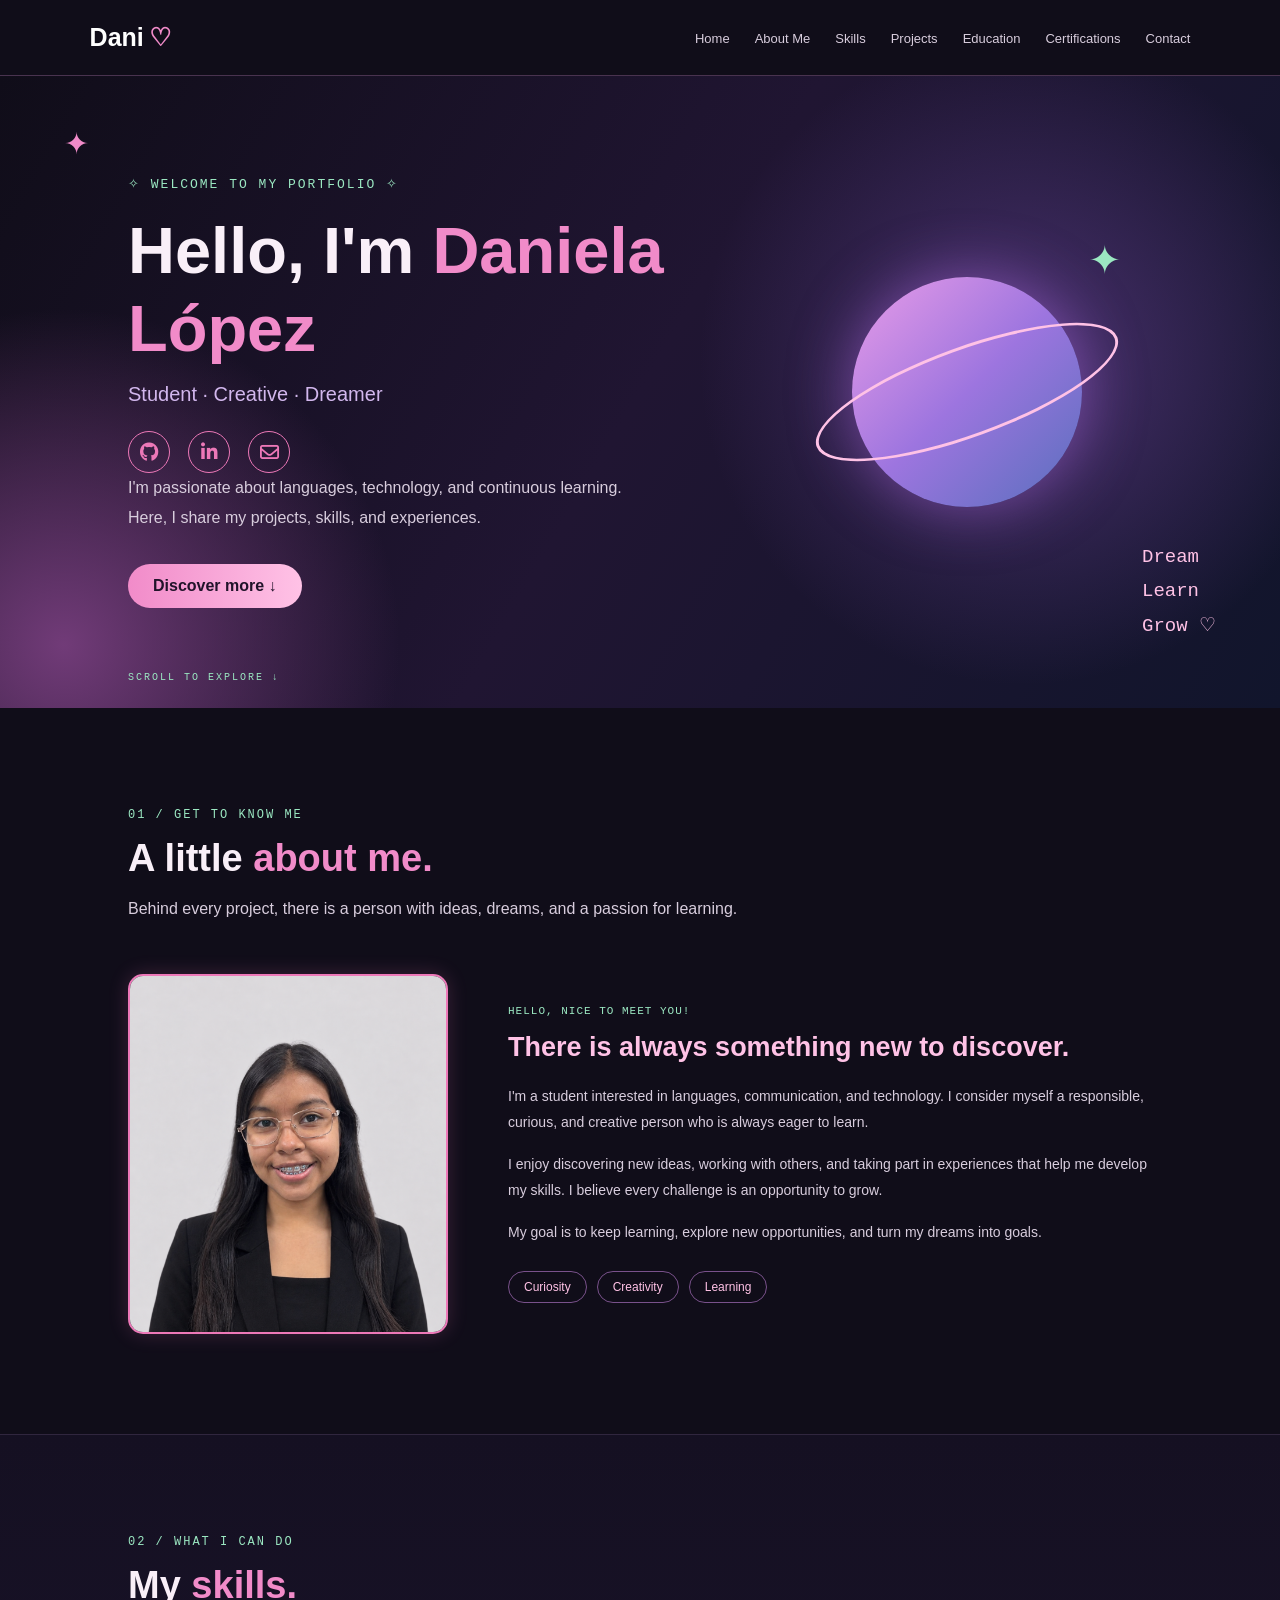
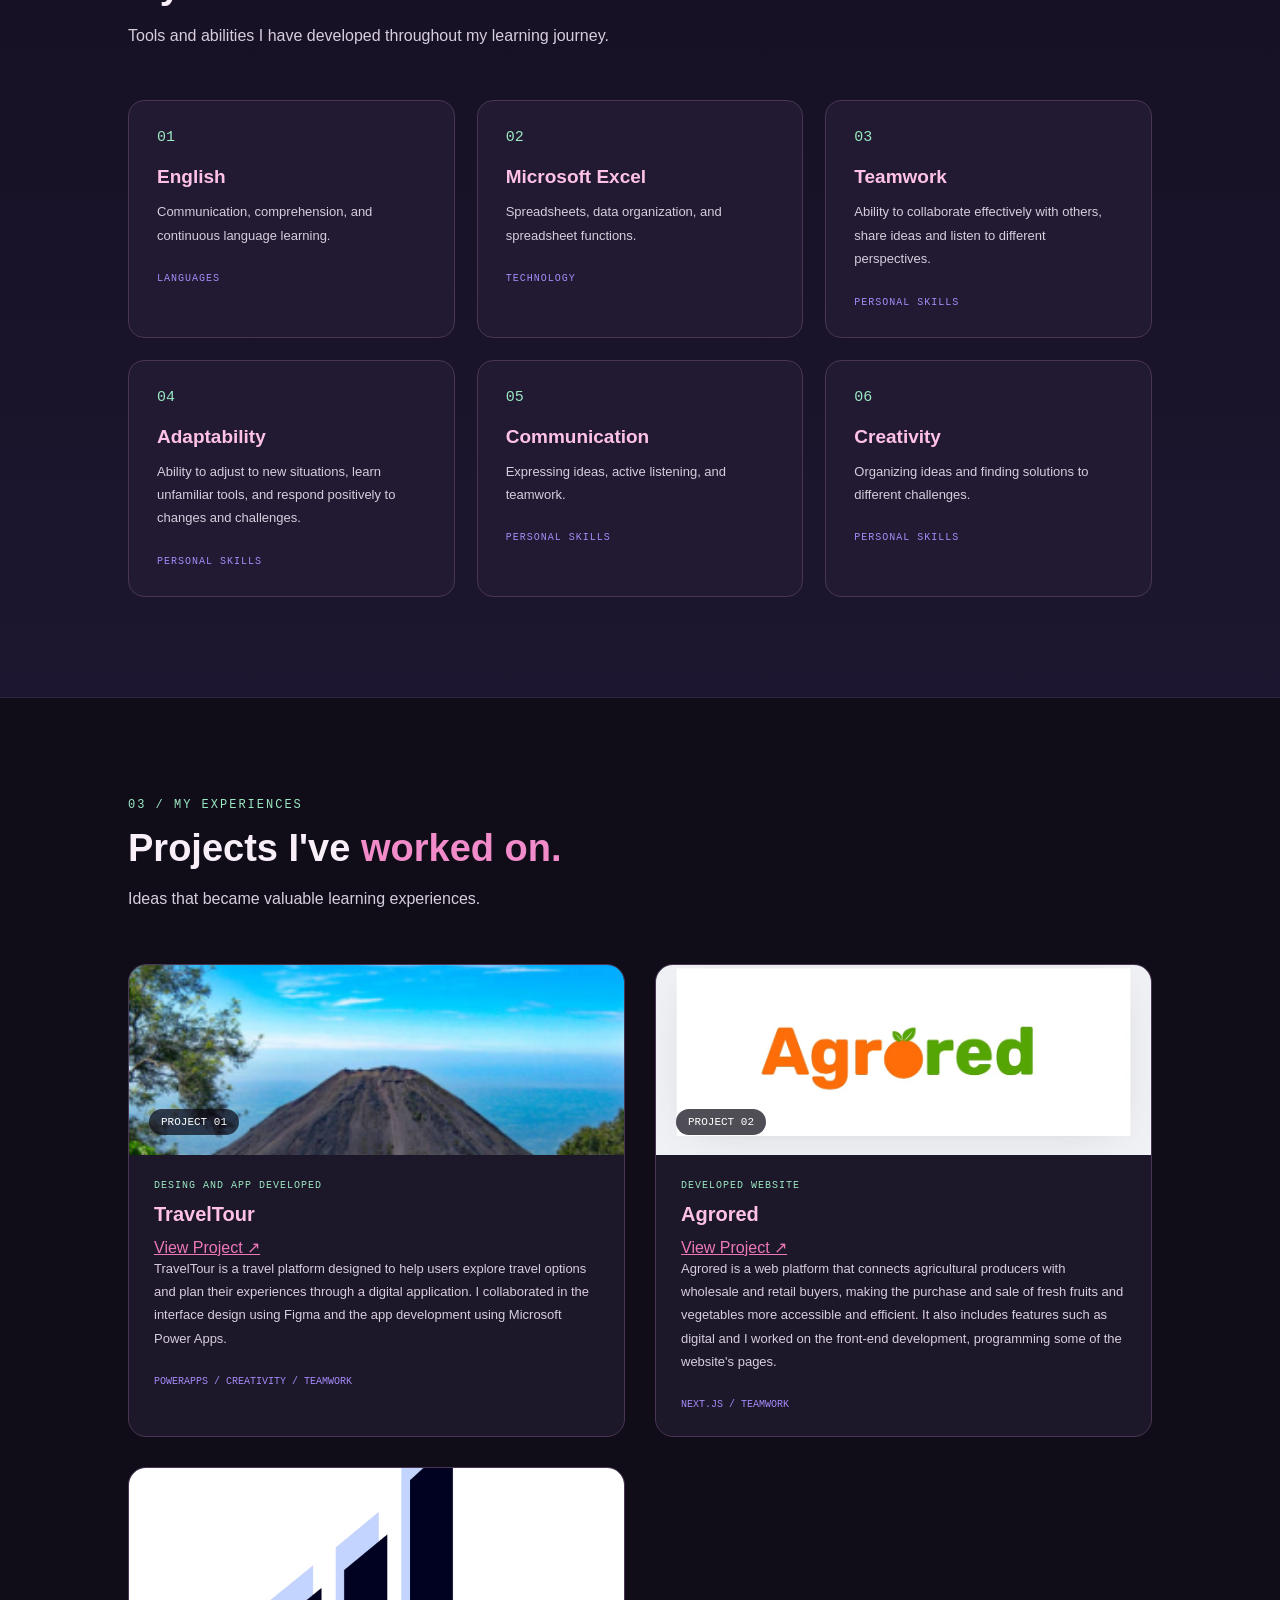
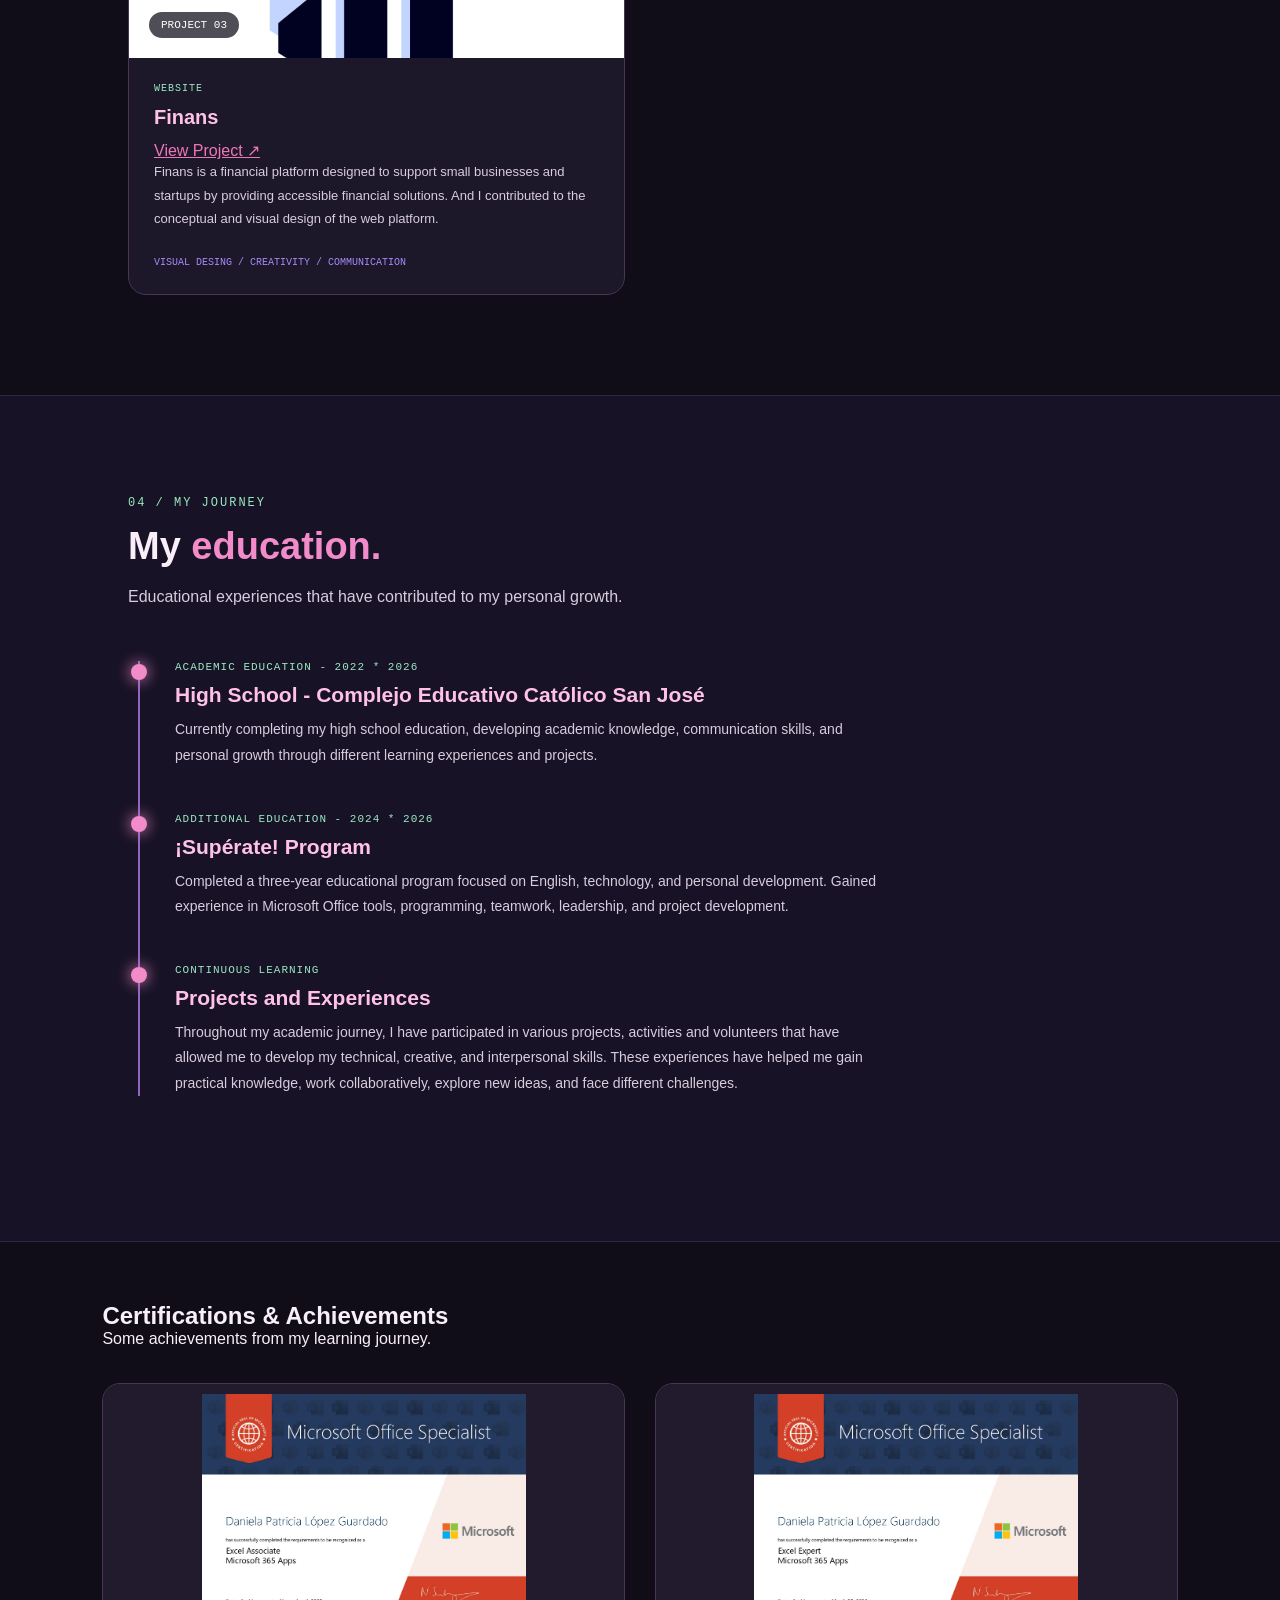
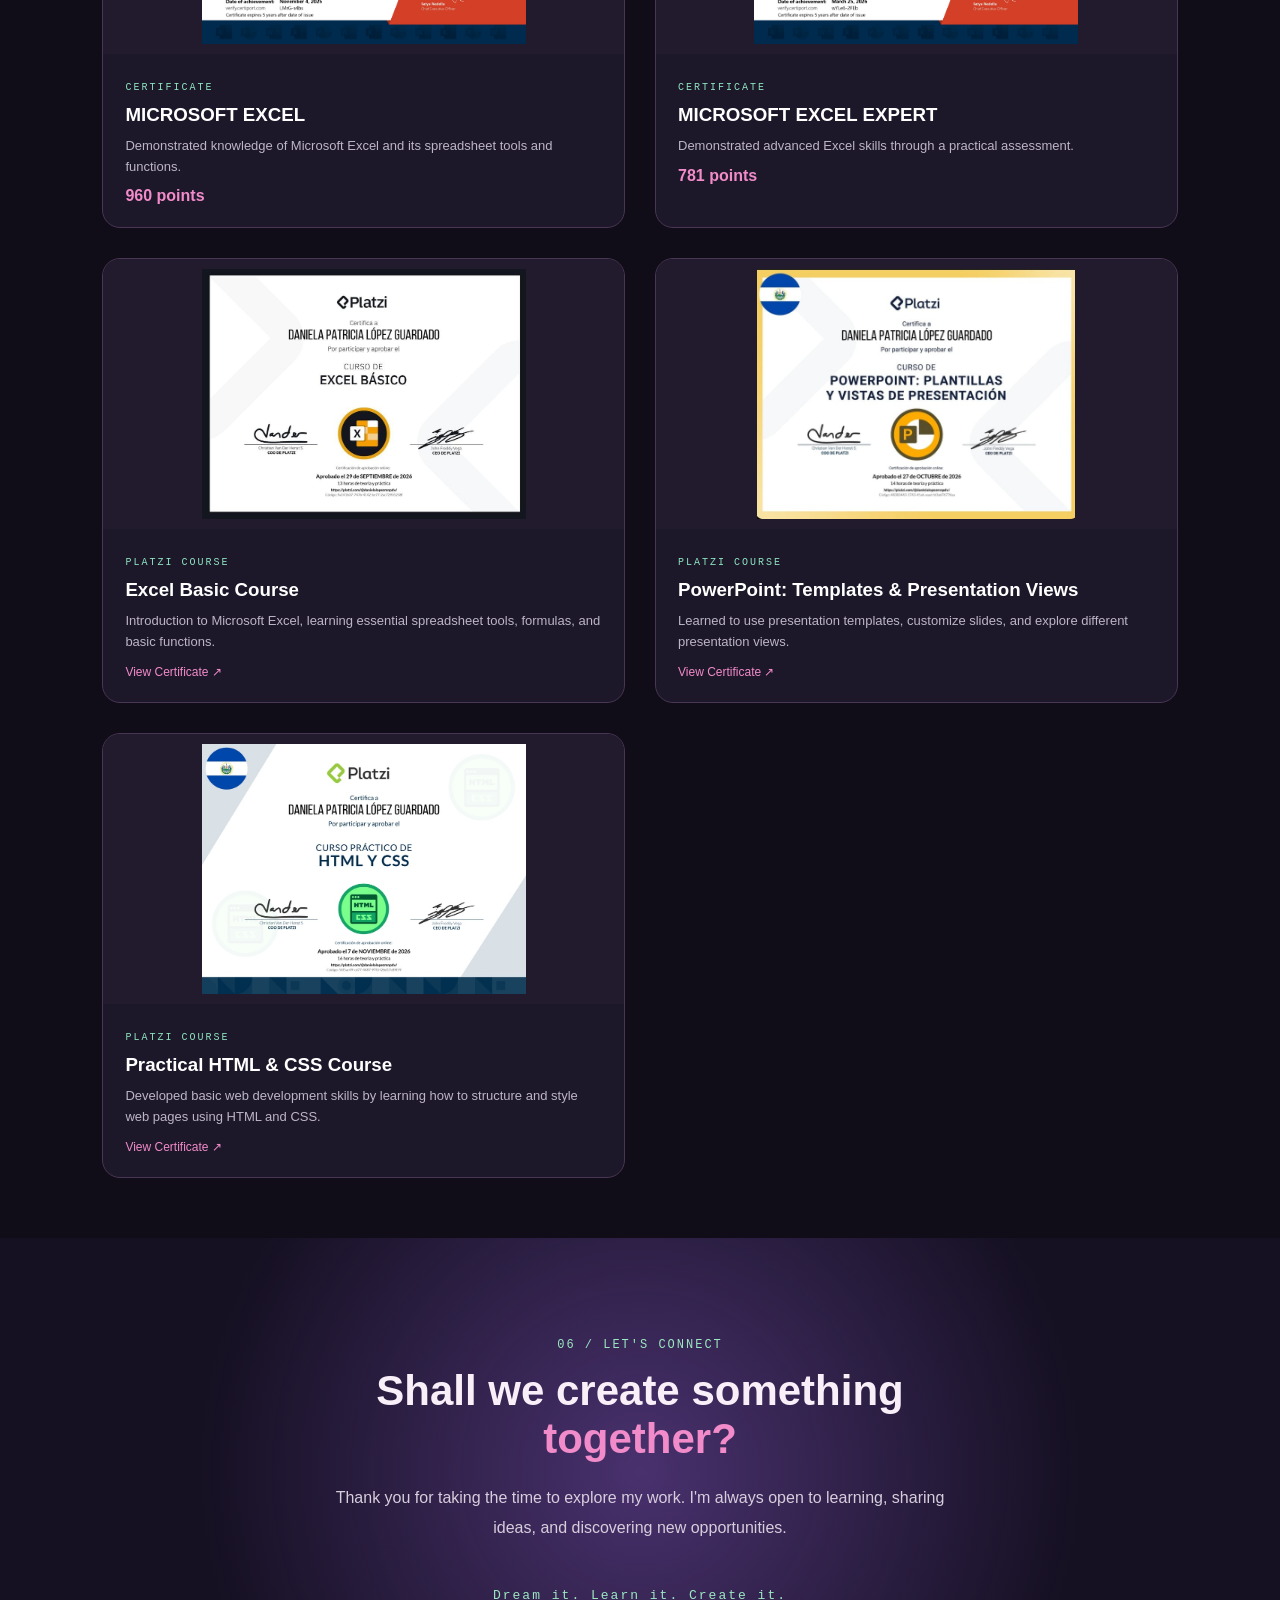
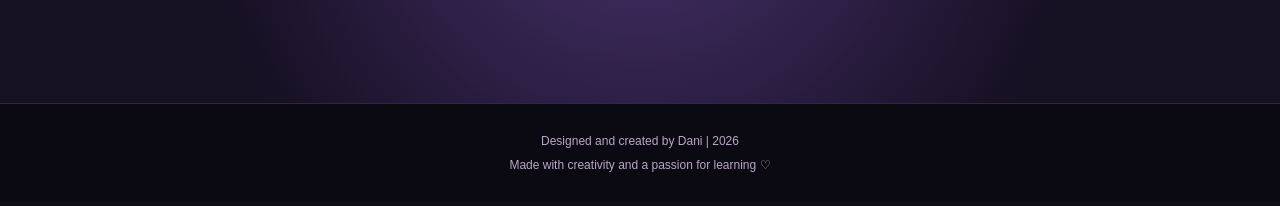
==== port.html @ 48f09924 "Update portafolio" ====
<!DOCTYPE html>
<html lang="en">

<head>
    <meta charset="UTF-8">
    <meta name="viewport" content="width=device-width, initial-scale=1.0">

    <title>Mi Portafolio</title>

    <link rel="preconnect" href="https://fonts.googleapis.com">
    <link rel="preconnect" href="https://fonts.gstatic.com" crossorigin>

    <link href="https://fonts.googleapis.com/css2?family=DM+Mono:wght@400;500&family=Poppins:wght@300;400;500;600;700;800&display=swap%22 rel="stylesheet">

    <link rel="stylesheet" href="port.css">
    <link rel="stylesheet" href="https://cdnjs.cloudflare.com/ajax/libs/font-awesome/6.5.2/css/all.min.css">
</head>

<body>

    <header>
        <nav class="navbar">
            <a href="#home" class="logo">Dani<span>♡</span></a>
    <ul class="menu">
        <li><a href="#home">Home</a></li>
        <li><a href="#about">About Me</a></li>
        <li><a href="#skills">Skills</a></li>
        <li><a href="#projects">Projects</a></li>
        <li><a href="#education">Education</a></li>
        <li><a href="#certifications">Certifications</a></li>
        <li><a href="#contact">Contact</a></li>
    </ul>
        </nav>
    </header>


    <section class="inicio" id="home">

        <div class="estrellas">✦</div>

        <div class="inicio-contenido">

            <p class="etiqueta">✧ WELCOME TO MY PORTFOLIO ✧</p>

            <h1>
                Hello, I'm <span>Daniela López</span>
            </h1>

            <h2>Student · Creative · Dreamer</h2>
            <div class="social-links">

    <a href="https://github.com/DanielaPLG"
    target="_blank" rel="noopener noreferrer" title="GitHub">
        <i class="fa-brands fa-github"></i>
    </a>

    <a href="www.linkedin.com/in/daniela-lópez-25b16b430"
    target="_blank" rel="noopener noreferrer" title="LinkedIn">
        <i class="fa-brands fa-linkedin-in"></i>
    </a>

    <a href="mailto:danielapatricia.lopezz@gmal.com"
    title="Email">
        <i class="fa-regular fa-envelope"></i>
    </a>

</div>

            <p class="intro">
                I'm passionate about languages, technology, and continuous learning.
                Here, I share my projects, skills, and experiences.
            </p>

            <a href="#about" class="boton">
                Discover more ↓
            </a>

        </div>

        <div class="planeta">
            <div class="anillo"></div>
            <div class="brillo">✦</div>
        </div>

        <p class="frase-lateral">Dream<br>Learn<br>Grow ♡</p>

        <div class="scroll">
            SCROLL TO EXPLORE ↓
        </div>

    </section>


    <section class="seccion sobre-mi" id="about">

        <div class="encabezado">
            <p class="numero">01 / GET TO KNOW ME</p>
            <h2>A little <span>about me.</span></h2>
            <p>Behind every project, there is a person with ideas, dreams, and a passion for learning.</p>
        </div>

        <div class="sobre-contenido">

            <div class="about-image">
                <div class="image-placeholder">
                    <img src="images/photoprofessional.png" alt="">
                    
                    
                </div>
            </div>

            <div class="sobre-texto">

                <p class="pequeno-titulo">HELLO, NICE TO MEET YOU!</p>

                <h3>There is always something new to discover.</h3>

                <p>
                    I'm a student interested in languages, communication,
                    and technology. I consider myself a responsible,
                    curious, and creative person who is always eager to learn.
                </p>

                <p>
                    I enjoy discovering new ideas, working with others,
                    and taking part in experiences that help me develop
                    my skills. I believe every challenge is an opportunity to grow.
                </p>

                <p>
                    My goal is to keep learning, explore new opportunities,
                    and turn my dreams into goals.
                </p>

                <div class="palabras">
                    <span>Curiosity</span>
                    <span>Creativity</span>
                    <span>Learning</span>
                </div>

            </div>

        </div>

    </section>

    <section class="seccion habilidades" id="skills">

        <div class="encabezado">
            <p class="numero">02 / WHAT I CAN DO</p>
            <h2>My <span>skills.</span></h2>
            <p>Tools and abilities I have developed throughout my learning journey.</p>
        </div>

        <div class="habilidades-grupo">

            <div class="habilidad-card">
                <div class="icono">01</div>
                <h3>English</h3>
                <p>Communication, comprehension, and continuous language learning.</p>
                <span class="categoria">LANGUAGES</span>
            </div>

            <div class="habilidad-card">
                <div class="icono">02</div>
                <h3>Microsoft Excel</h3>
                <p>Spreadsheets, data organization, and spreadsheet functions.</p>
                <span class="categoria">TECHNOLOGY</span>
            </div>

            <div class="habilidad-card">
                <div class="icono">03</div>
                <h3>Teamwork</h3>
                <p>Ability to collaborate effectively with others, share ideas and listen to different perspectives.</p>
                <span class="categoria">PERSONAL SKILLS</span>
            </div>

            <div class="habilidad-card">
                <div class="icono">04</div>
                <h3>Adaptability</h3>
                <p>Ability to adjust to new situations, learn unfamiliar tools, and respond positively to changes and challenges.</p>
                <span class="categoria">PERSONAL SKILLS</span>
            </div>

            <div class="habilidad-card">
                <div class="icono">05</div>
                <h3>Communication</h3>
                <p>Expressing ideas, active listening, and teamwork.</p>
                <span class="categoria">PERSONAL SKILLS</span>
            </div>

            <div class="habilidad-card">
                <div class="icono">06</div>
                <h3>Creativity</h3>
                <p>Organizing ideas and finding solutions to different challenges.</p>
                <span class="categoria">PERSONAL SKILLS</span>
            </div>

        </div>

    </section>


    <section class="seccion proyectos" id="projects">

        <div class="encabezado">
            <p class="numero">03 / MY EXPERIENCES</p>
            <h2>Projects I've <span>worked on.</span></h2>
            <p>Ideas that became valuable learning experiences.</p>
        </div>

        <div class="proyectos-grupo">

            <article class="proyecto-card">

                <div class="proyecto-imagen">
                    <img src="images/Traveltour.png" alt="TravelTour project">
                    <span>PROJECT 01</span>
                </div>

                <div class="proyecto-info">
                    <p class="tipo">DESING AND APP DEVELOPED</p>
                    <h3>TravelTour</h3>
                    <a href="https://www.figma.com/design/20IwZyqln2xsBdBbuj4EZc/Untitled?node-id=0-1&t=uqKNvxdi90hrkOJk-1"
                        target="_blank"
                        rel="noopener noreferrer"
                        class="proyecto-link">
                            View Project ↗
                            </a>
                    

                    <p>
                        TravelTour is a travel platform designed to help users explore travel options and plan their experiences through a digital application. I collaborated in the interface design using Figma and the app development using Microsoft Power Apps.
                    </p>

                    <span class="tag">POWERAPPS / CREATIVITY / TEAMWORK</span>
                </div>

            </article>


            <article class="proyecto-card">

                <div class="proyecto-imagen powerbi">
                    <img src="images/Agrored.jpeg" alt="">
                    <span>PROJECT 02</span>
                </div>

                <div class="proyecto-info">
                    <p class="tipo">DEVELOPED WEBSITE</p>
                    <h3>Agrored</h3>
                        <a href="https://agro-red-c1ad.vercel.app/"
                        target="_blank"
                        rel="noopener noreferrer"
                        class="proyecto-link">
                            View Project ↗
                            </a>

                    <p>
                        Agrored is a web platform that connects agricultural producers with wholesale and retail buyers, making the purchase and sale of fresh fruits and vegetables more accessible and efficient. It also includes features such as digital and I worked on the front-end development, programming some of the website's pages.
                    </p>

                    <span class="tag">NEXT.JS / TEAMWORK</span>
                </div>

            </article>


            <article class="proyecto-card">

                <div class="proyecto-imagen investigacion">
                    <img src="images/Finans.jpeg" alt="">
                    <span>PROJECT 03</span>
                </div>

                <div class="proyecto-info">
                    <p class="tipo">WEBSITE</p>
                    <h3>Finans</h3>
                    <a href="https://finans-website.onrender.com/"
                        target="_blank"
                        rel="noopener noreferrer"
                        class="proyecto-link">
                            View Project ↗
                            </a>

                    <p>
                        Finans is a financial platform designed to support small businesses and startups by providing accessible financial solutions. And I contributed to the conceptual and visual design of the web platform.
                    </p>

                    <span class="tag">VISUAL DESING / CREATIVITY / COMMUNICATION</span>
                </div>

            </article>

        </div>

    </section>


    <section class="seccion formacion" id="education">

        <div class="encabezado">
            <p class="numero">04 / MY JOURNEY</p>
            <h2>My <span>education.</span></h2>
            <p>Educational experiences that have contributed to my personal growth.</p>
        </div>

        <div class="linea-tiempo">

            <div class="tiempo-item">
                <div class="punto"></div>

                <div class="tiempo-texto">
                    <p class="fecha">ACADEMIC EDUCATION - 2022 * 2026</p>
                    <h3>High School - Complejo Educativo Católico San José</h3>
                    <p>Currently completing my high school education, developing academic knowledge, communication skills, and personal growth through different learning experiences and projects.</p>
                </div>
            </div>

            <div class="tiempo-item">
                <div class="punto"></div>

                <div class="tiempo-texto">
                    <p class="fecha">ADDITIONAL EDUCATION - 2024 * 2026</p>
                    <h3>¡Supérate! Program</h3>
                    <p>
                        Completed a three-year educational program focused on English, technology, and personal development. Gained experience in Microsoft Office tools, programming, teamwork, leadership, and project development.
                    </p>
                </div>
            </div>

            <div class="tiempo-item">
                <div class="punto"></div>

                <div class="tiempo-texto">
                    <p class="fecha">CONTINUOUS LEARNING</p>
                    <h3>Projects and Experiences</h3>
                    <p>
                        Throughout my academic journey, I have participated in various projects, activities and volunteers that have allowed me to develop my technical, creative, and interpersonal skills. These experiences have helped me gain practical knowledge, work collaboratively, explore new ideas, and face different challenges.
                    </p>
                </div>
            </div>

        </div>

    </section>

    <section id="certifications" class="certificaciones">
    <div class="seccion-titulo">
        <h2>Certifications & Achievements</h2>
        <p>Some achievements from my learning journey.</p>
    </div>

    <div class="certificados-grid">

        <div class="certificado-card">
            <div class="certificado-imagen">
                <img src="images/CertificadoMicrosoftExcel.jpg" alt="Certificate">
            </div>
            <div class="certificado-info">
                <span class="certificado-tipo">CERTIFICATE</span>
                <h3>MICROSOFT EXCEL</h3>
                <p>Demonstrated knowledge of Microsoft Excel and its spreadsheet tools and functions.</p>
                <strong>960 points</strong>
            </div>
        </div>

        <div class="certificado-card">
            <div class="certificado-imagen">
                <img src="images/ExcelExpert.jpg" alt="Certificate">
            </div>
            <div class="certificado-info">
                <span class="certificado-tipo">CERTIFICATE</span>
                <h3>MICROSOFT EXCEL EXPERT</h3>
                <p>Demonstrated advanced Excel skills through a practical assessment.</p>
                <strong>781 points</strong>
            </div>
        </div>

        <div class="certificado-card">
            <div class="certificado-imagen">
                <img src="images/excelbasic.png" alt="Platzi Certificate">
            </div>
            <div class="certificado-info">
                <span class="certificado-tipo">PLATZI COURSE</span>
                <h3>Excel Basic Course</h3>
                <p>Introduction to Microsoft Excel, learning essential spreadsheet tools, formulas, and basic functions.</p>
                <a href="https://platzi.com/p/danielalopezmnpdv/curso/12191-course/diploma/detalle/?utm_source=copy_link&utm_medium=social&utm_campaign=share_certificate" target="_blank" rel="noopener noreferrer">
                    View Certificate ↗
                </a>
            </div>
        </div>

        <div class="certificado-card">
            <div class="certificado-imagen">
                <img src="images/powerpoint.png" alt="">
            </div>
            <div class="certificado-info">
                <span class="certificado-tipo">PLATZI COURSE</span>
                <h3>PowerPoint: Templates & Presentation Views</h3>
                <p>Learned to use presentation templates, customize slides, and explore different presentation views.</p>
                <a href="https://platzi.com/p/danielalopezmnpdv/curso/5580-course/diploma/detalle/?utm_source=copy_link&utm_medium=social&utm_campaign=share_certificate" target="_blank" rel="noopener noreferrer">
                    View Certificate ↗
                </a>
            </div>
        </div>

        <div class="certificado-card">
            <div class="certificado-imagen">
                <img src="images/htmlandcss.png" alt="">
            </div>
            <div class="certificado-info">
                <span class="certificado-tipo">PLATZI COURSE</span>
                <h3>Practical HTML & CSS Course</h3>
                <p>Developed basic web development skills by learning how to structure and style web pages using HTML and CSS.</p>
                <a href="https://platzi.com/p/danielalopezmnpdv/curso/1758-course/diploma/detalle/?utm_source=copy_link&utm_medium=social&utm_campaign=share_certificate" target="_blank" rel="noopener noreferrer">
                    View Certificate ↗
                </a>
            </div>
        </div>

</section>



    <section class="seccion contacto" id="contact">

        <div class="contacto-contenido">

            <p class="numero">06 / LET'S CONNECT</p>

            <h2>Shall we create something <span>together?</span></h2>

            <p>
                Thank you for taking the time to explore my work.
                I'm always open to learning, sharing ideas,
                and discovering new opportunities.
            </p>

            <p class="frase-final">Dream it. Learn it. Create it.</p>

        </div>

    </section>

    <footer>
        <p>Designed and created by Dani | 2026</p>
        <p>Made with creativity and a passion for learning ♡</p>
    </footer>

</body>

</html>
---- port.css ----
* {
    margin: 0;
    padding: 0;
    box-sizing: border-box;
    scroll-behavior: smooth;
}

body {
    font-family: 'Poppins', sans-serif;
    background-color: #100d19;
    color: #f9eff8;
}

html {
    scroll-padding-top: 85px;
}

:root {
    --rosa: #f18bc9;
    --rosa-claro: #ffc2e6;
    --morado: #a78bfa;
    --verde: #9be8c2;
    --fondo: #100d19;
    --panel: #1c1729;
    --texto: #d8cddd;
}


header {
    background-color: #100d19;
    border-bottom: 1px solid #49334f;
    position: sticky;
    top: 0;
    z-index: 100;
}

.navbar {
    min-height: 75px;
    padding: 15px 7%;
    display: flex;
    justify-content: space-between;
    align-items: center;
}

.logo {
    color: white;
    text-decoration: none;
    font-size: 25px;
    font-weight: 700;
}

.logo span {
    color: var(--rosa);
    margin-left: 5px;
}

.menu {
    display: flex;
    list-style: none;
    gap: 25px;
}

.menu a {
    text-decoration: none;
    color: var(--texto);
    font-size: 13px;
    transition: 0.3s;
}

.menu a:hover {
    color: var(--rosa);
}



.inicio {
    min-height: 620px;
    padding: 100px 10%;
    display: flex;
    align-items: center;
    justify-content: space-between;
    position: relative;
    overflow: hidden;

    background:
        radial-gradient(circle at 80% 45%, #49316e 0%, transparent 30%),
        radial-gradient(circle at 5% 90%, #713b78 0%, transparent 25%),
        linear-gradient(120deg, #100d19, #201532, #11152c);
}

.inicio-contenido {
    max-width: 600px;
    z-index: 2;
}


.social-links {
    display: flex;
    gap: 18px;
    margin-top: 25px;
}

.social-links a {
    width: 42px;
    height: 42px;
    display: flex;
    justify-content: center;
    align-items: center;
    border: 1px solid #ed78b8;
    border-radius: 50%;
    color: #ed78b8;
    font-size: 19px;
    text-decoration: none;
    transition: 0.3s;
}

.social-links a:hover {
    background-color: #ed78b8;
    color: white;
    transform: translateY(-5px);
}

.etiqueta {
    color: var(--verde);
    font-family: 'DM Mono', monospace;
    font-size: 13px;
    margin-bottom: 20px;
    letter-spacing: 2px;
}

.inicio h1 {
    font-size: 65px;
    line-height: 1.2;
    margin-bottom: 15px;
}

.inicio h1 span {
    color: var(--rosa);
}

.inicio h2 {
    font-size: 20px;
    font-weight: 400;
    color: #d2b7ed;
    margin-bottom: 20px;
}

.intro {
    max-width: 500px;
    color: var(--texto);
    line-height: 1.9;
    margin-bottom: 30px;
}

.boton {
    display: inline-block;
    text-decoration: none;
    color: #21132a;
    background: linear-gradient(90deg, var(--rosa), var(--rosa-claro));
    padding: 13px 25px;
    border-radius: 30px;
    font-weight: 600;
    transition: 0.3s;
}

.boton:hover {
    transform: translateY(-4px);
    box-shadow: 0 0 20px #ed8bc966;
}


.planeta {
    width: 230px;
    height: 230px;
    border-radius: 50%;
    position: relative;
    margin-right: 70px;

    background: linear-gradient(135deg, #e99ce8, #9d75df, #586fbd);

    box-shadow: 0 0 60px #b46ce888;
}

.anillo {
    width: 320px;
    height: 90px;
    border: 3px solid var(--rosa-claro);
    border-radius: 50%;
    position: absolute;
    top: 70px;
    left: -45px;
    transform: rotate(-20deg);
}

.brillo {
    color: var(--verde);
    font-size: 40px;
    position: absolute;
    top: -40px;
    right: -40px;
}

.frase-lateral {
    position: absolute;
    right: 5%;
    bottom: 65px;
    color: var(--rosa-claro);
    font-size: 19px;
    line-height: 1.8;
    font-family: 'DM Mono', monospace;
}

.estrellas {
    position: absolute;
    top: 50px;
    left: 5%;
    color: var(--rosa);
    font-size: 30px;
}

.scroll {
    position: absolute;
    bottom: 25px;
    left: 10%;
    font-family: 'DM Mono', monospace;
    font-size: 10px;
    color: var(--verde);
    letter-spacing: 2px;
}


.seccion {
    padding: 100px 10%;
    border-bottom: 1px solid #30263e;
}

.encabezado {
    max-width: 650px;
    margin-bottom: 50px;
}

.numero {
    color: var(--verde);
    font-family: 'DM Mono', monospace;
    font-size: 12px;
    letter-spacing: 2px;
    margin-bottom: 15px;
}

.encabezado h2 {
    font-size: 38px;
    margin-bottom: 15px;
}

.encabezado h2 span {
    color: var(--rosa);
}

.encabezado > p:last-child {
    color: var(--texto);
    line-height: 1.8;
}

.sobre-contenido {
    display: flex;
    align-items: center;
    gap: 60px;
}

.about-image {
    width: 320px;
    height: 360px;
    flex-shrink: 0;
    overflow: hidden;
    border: 2px solid #ed78b8;
    border-radius: 15px;
    box-shadow: 0 0 20px rgba(237, 120, 184, 0.2);
}

.about-image img {
    width: 100%;
    height: 100%;
    object-fit: cover;
    object-position: center;
    display: block;
}

.sobre-texto {
    flex: 1;
}

.pequeno-titulo {
    font-family: 'DM Mono', monospace;
    color: var(--verde);
    font-size: 11px;
    letter-spacing: 1px;
    margin-bottom: 15px;
}

.sobre-texto h3 {
    font-size: 27px;
    color: var(--rosa-claro);
    margin-bottom: 20px;
}

.sobre-texto > p:not(.pequeno-titulo) {
    color: var(--texto);
    font-size: 14px;
    line-height: 1.9;
    margin-bottom: 15px;
}

.palabras {
    display: flex;
    flex-wrap: wrap;
    gap: 10px;
    margin-top: 25px;
}

.palabras span {
    border: 1px solid #79518b;
    color: var(--rosa-claro);
    padding: 8px 15px;
    border-radius: 20px;
    font-size: 12px;
}


.habilidades {
    background: linear-gradient(180deg, #151022, #1d1630);
}

.habilidades-grupo {
    display: grid;
    grid-template-columns: repeat(3, 1fr);
    gap: 22px;
}

.habilidad-card {
    background: #211a32;
    border: 1px solid #493654;
    border-radius: 16px;
    padding: 28px;
    transition: 0.3s;
    min-height: 220px;
}

.habilidad-card:hover {
    transform: translateY(-7px);
    border-color: var(--rosa);
    box-shadow: 0 8px 25px #e879c522;
}

.icono {
    color: var(--verde);
    font-family: 'DM Mono', monospace;
    font-size: 15px;
    margin-bottom: 20px;
}

.habilidad-card h3 {
    color: var(--rosa-claro);
    font-size: 19px;
    margin-bottom: 12px;
}

.habilidad-card p {
    color: var(--texto);
    font-size: 13px;
    line-height: 1.8;
    margin-bottom: 20px;
}

.categoria {
    color: var(--morado);
    font-family: 'DM Mono', monospace;
    font-size: 10px;
    letter-spacing: 1px;
}


.proyectos-grupo {
    display: grid;
    grid-template-columns: repeat(2, 1fr);
    gap: 30px;
}

.proyecto-card {
    background-color: var(--panel);
    border: 1px solid #493654;
    border-radius: 18px;
    overflow: hidden;
    transition: 0.3s;
}

.proyecto-card:hover {
    transform: translateY(-6px);
    border-color: var(--rosa);
}

.proyecto-imagen {
    position: relative;
    height: 190px;
    display: flex;
    align-items: flex-end;
    padding: 20px;
    overflow: hidden;
}

.proyecto-imagen img {
    position: absolute;
    top: 0;
    left: 0;
    width: 100%;
    height: 100%;
    object-fit: cover;
    object-position: center;
}

.proyecto-imagen span {
    position: relative;
    z-index: 1;
    color: white;
    font-family: 'DM Mono', monospace;
    font-size: 11px;
    background-color: #100d19bb;
    padding: 7px 12px;
    border-radius: 15px;
}

.proyecto-link{
    color: 	#ed78b8;
}

.traveltour {
    background: linear-gradient(135deg, #315b54, #9be8c2);
}

.agrored {
    background: linear-gradient(135deg, #3c3379, #9c8ae9);
}

.finans {
    background: linear-gradient(135deg, #703b78, #e99ce8);
}

.proyecto-info {
    padding: 25px;
}

.tipo {
    color: var(--verde);
    font-family: 'DM Mono', monospace;
    font-size: 10px;
    letter-spacing: 1px;
    margin-bottom: 12px;
}

.proyecto-info h3 {
    font-size: 20px;
    color: var(--rosa-claro);
    margin-bottom: 12px;
}

.proyecto-info > p:not(.tipo) {
    color: var(--texto);
    font-size: 13px;
    line-height: 1.8;
    margin-bottom: 20px;
}

.tag {
    color: var(--morado);
    font-family: 'DM Mono', monospace;
    font-size: 10px;
}


.formacion {
    background-color: #171225;
}

.linea-tiempo {
    max-width: 750px;
    border-left: 2px solid #8f65bd;
    margin-left: 10px;
    padding-left: 35px;
}

.tiempo-item {
    position: relative;
    margin-bottom: 45px;
}

.punto {
    width: 16px;
    height: 16px;
    border-radius: 50%;
    background-color: var(--rosa);
    position: absolute;
    left: -44px;
    top: 3px;
    box-shadow: 0 0 15px #f18bc9;
}

.fecha {
    color: var(--verde);
    font-family: 'DM Mono', monospace;
    font-size: 11px;
    letter-spacing: 1px;
    margin-bottom: 10px;
}

.tiempo-texto h3 {
    color: var(--rosa-claro);
    font-size: 21px;
    margin-bottom: 10px;
}

.tiempo-texto > p:last-child {
    color: var(--texto);
    font-size: 14px;
    line-height: 1.8;
}


.certificaciones {
    padding: 60px 8%;
}

.certificados-grid {
    display: grid;
    grid-template-columns: repeat(2, 1fr);
    gap: 30px;
    margin-top: 35px;
}

.certificado-card {
    background-color: var(--panel);
    border: 1px solid #493654;
    border-radius: 18px;
    overflow: hidden;
    transition: 0.3s;
}

.certificado-card:hover {
    transform: translateY(-5px);
    border-color: var(--rosa);
}


.certificado-imagen {
    width: 100%;
    height: auto;
    padding: 10px;
    box-sizing: border-box;
    background-color: #211b2d;
    display: flex;
    justify-content: center;
    align-items: center;
}

.certificado-imagen img {
    width: 100%;
    height: auto;
    max-height: 250px;
    object-fit: contain;
    display: block;
}


.certificado-info {
    padding: 22px;
}

.certificado-tipo {
    color: #8de5c0;
    font-size: 10px;
    letter-spacing: 2px;
    font-family: 'DM Mono', monospace;
}

.certificado-info h3 {
    color: white;
    margin: 10px 0;
}

.certificado-info p {
    color: #bdb5c7;
    font-size: 13px;
    line-height: 1.6;
}

.certificado-info a {
    display: inline-block;
    margin-top: 12px;
    color: var(--rosa);
    text-decoration: none;
    font-size: 12px;
    transition: 0.3s;
}

.certificado-info a:hover {
    color: #8de5c0;
}

.certificado-info strong {
    display: inline-block;
    margin-top: 10px;
    color: var(--rosa);
}


.contacto {
    text-align: center;
    background:
        radial-gradient(circle at center, #49316e, transparent 65%),
        #151022;
}

.contacto-contenido {
    max-width: 650px;
    margin: auto;
}

.contacto h2 {
    font-size: 42px;
    margin-bottom: 20px;
}

.contacto h2 span {
    color: var(--rosa);
}

.contacto-contenido > p:not(.numero):not(.frase-final) {
    color: var(--texto);
    line-height: 1.9;
    margin-bottom: 30px;
}

.frase-final {
    color: var(--verde);
    font-family: 'DM Mono', monospace;
    font-size: 13px;
    margin-top: 45px;
    letter-spacing: 2px;
}


footer {
    background-color: #0b0912;
    padding: 25px;
    text-align: center;
    color: #b8a9c4;
    font-size: 12px;
    line-height: 2;
}


@media (max-width: 800px) {

    .navbar {
        flex-direction: column;
        gap: 18px;
    }

    .menu {
        flex-wrap: wrap;
        justify-content: center;
        gap: 15px;
    }

    .inicio {
        flex-direction: column;
        text-align: center;
        gap: 70px;
        padding: 80px 7%;
    }

    .inicio h1 {
        font-size: 43px;
    }

    .planeta {
        width: 160px;
        height: 160px;
        margin: 0;
    }

    .anillo {
        width: 220px;
        height: 65px;
        top: 50px;
        left: -30px;
    }

    .frase-lateral {
        display: none;
    }

    .scroll {
        left: 0;
        right: 0;
        text-align: center;
    }

    .sobre-contenido {
        flex-direction: column;
    }

    .foto {
        width: 100%;
        min-width: 0;
        max-width: 330px;
    }

    .habilidades-grupo {
        grid-template-columns: repeat(2, 1fr);
    }

    .seccion {
        padding: 75px 7%;
    }

    .encabezado h2 {
        font-size: 30px;
    }
}


@media (max-width: 500px) {

    .habilidades-grupo,
    .proyectos-grupo {
        grid-template-columns: 1fr;
    }

    .certificado {
        flex-wrap: wrap;
    }

    .certificado strong {
        width: 100%;
        padding-left: 40px;
    }

    .contacto h2 {
        font-size: 32px;
    }

    .inicio h1 {
        font-size: 36px;
    }

}
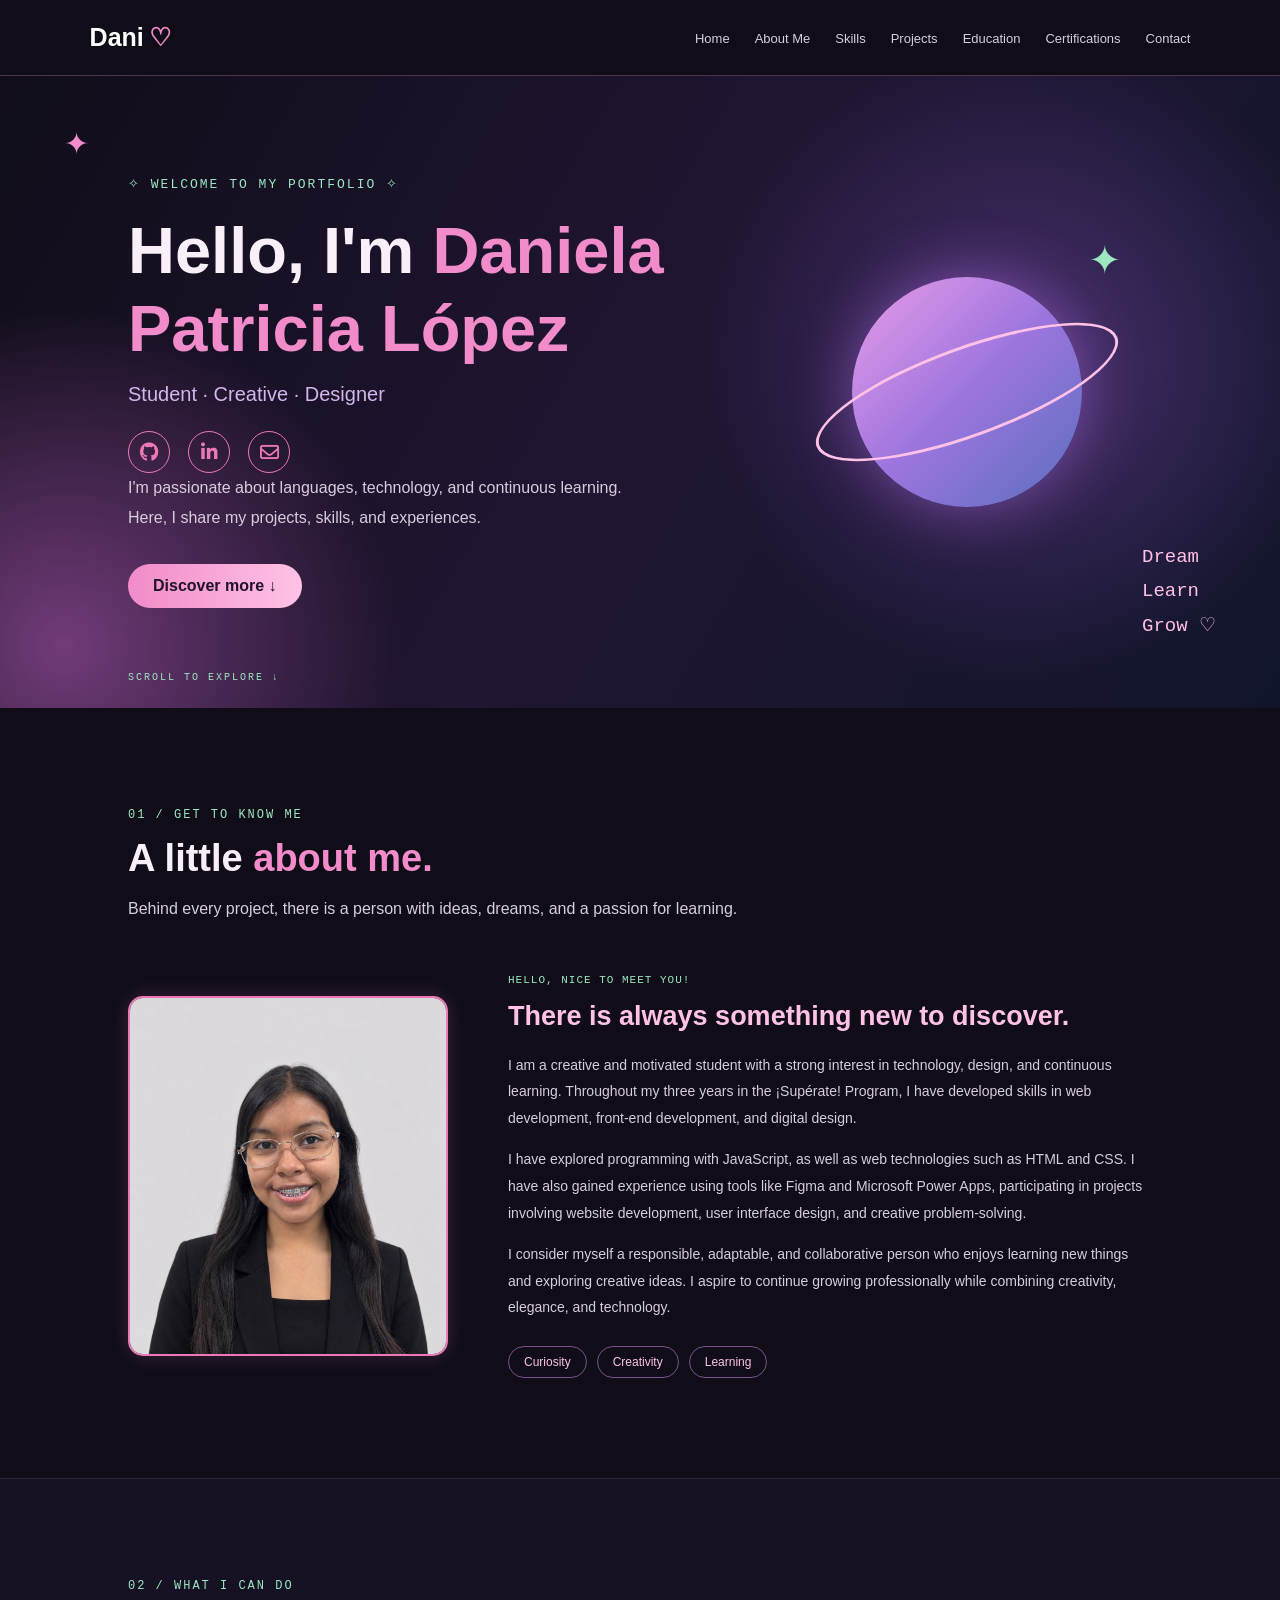
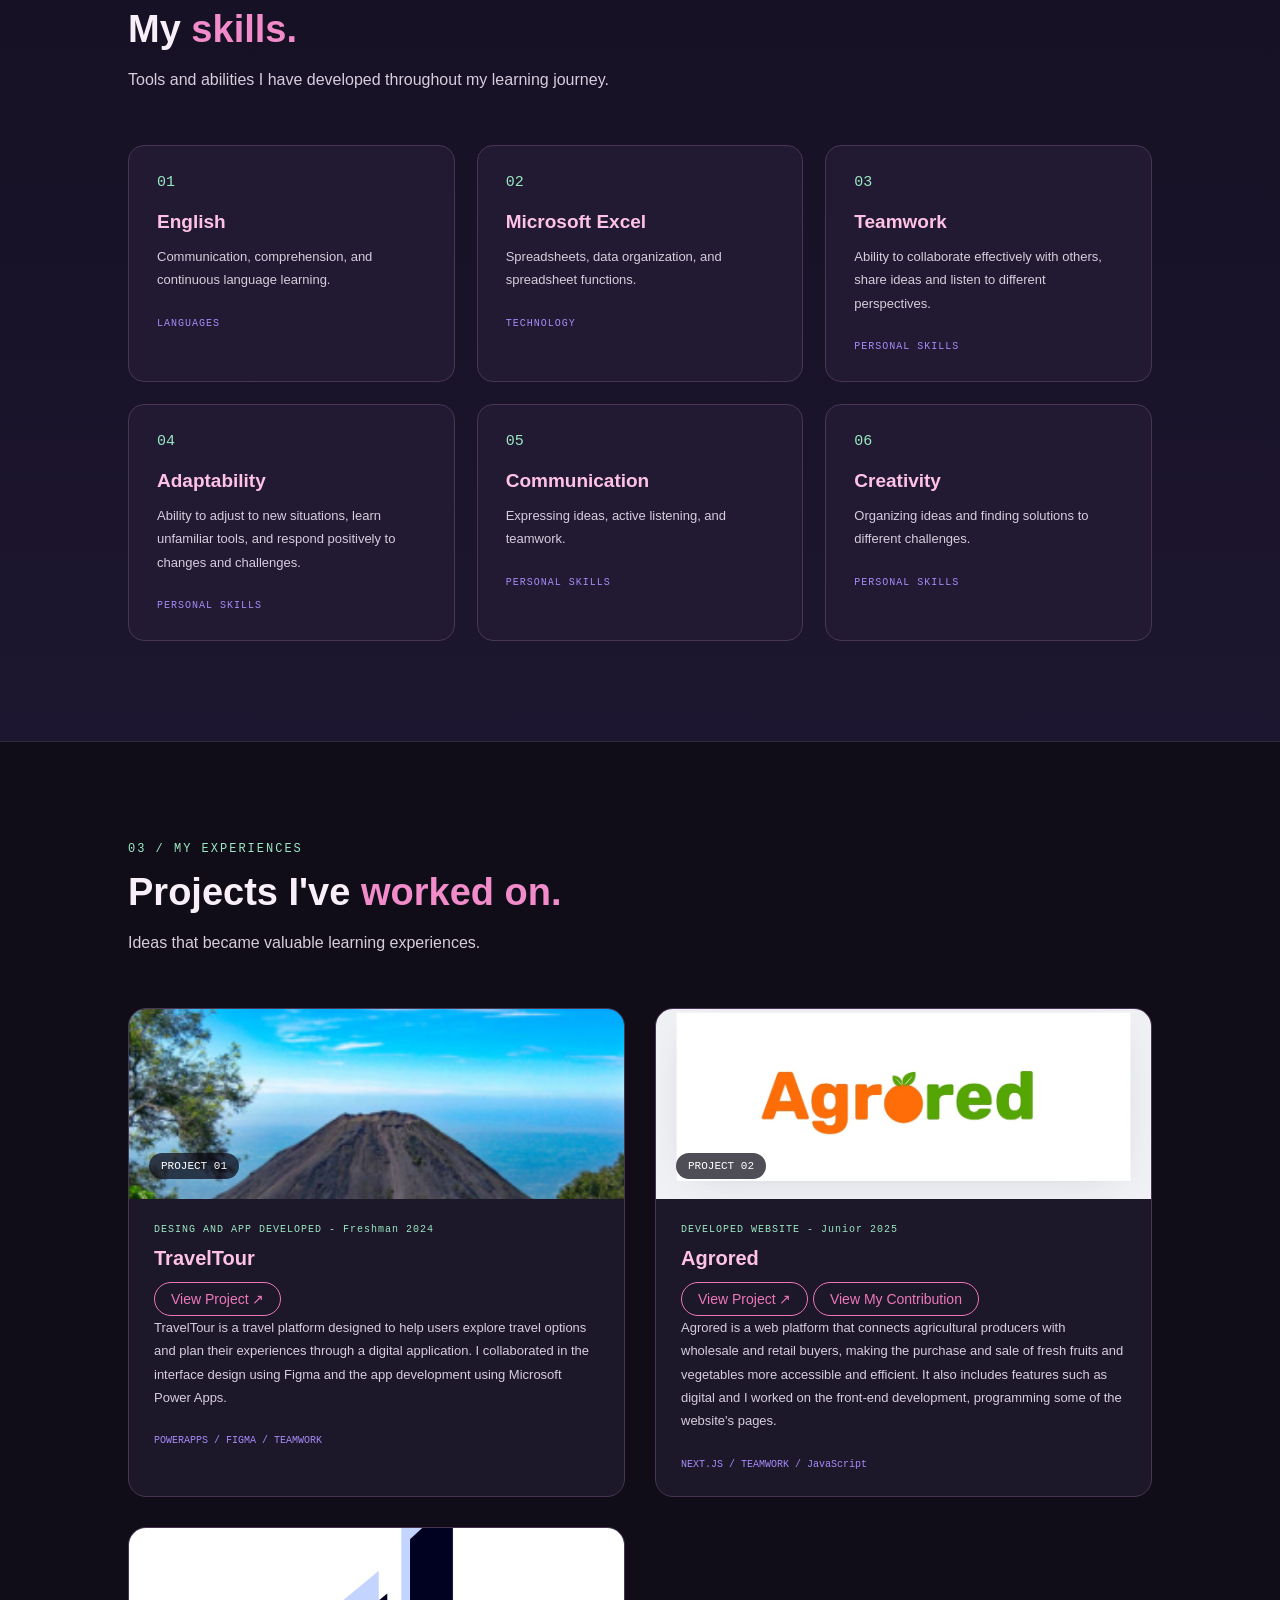
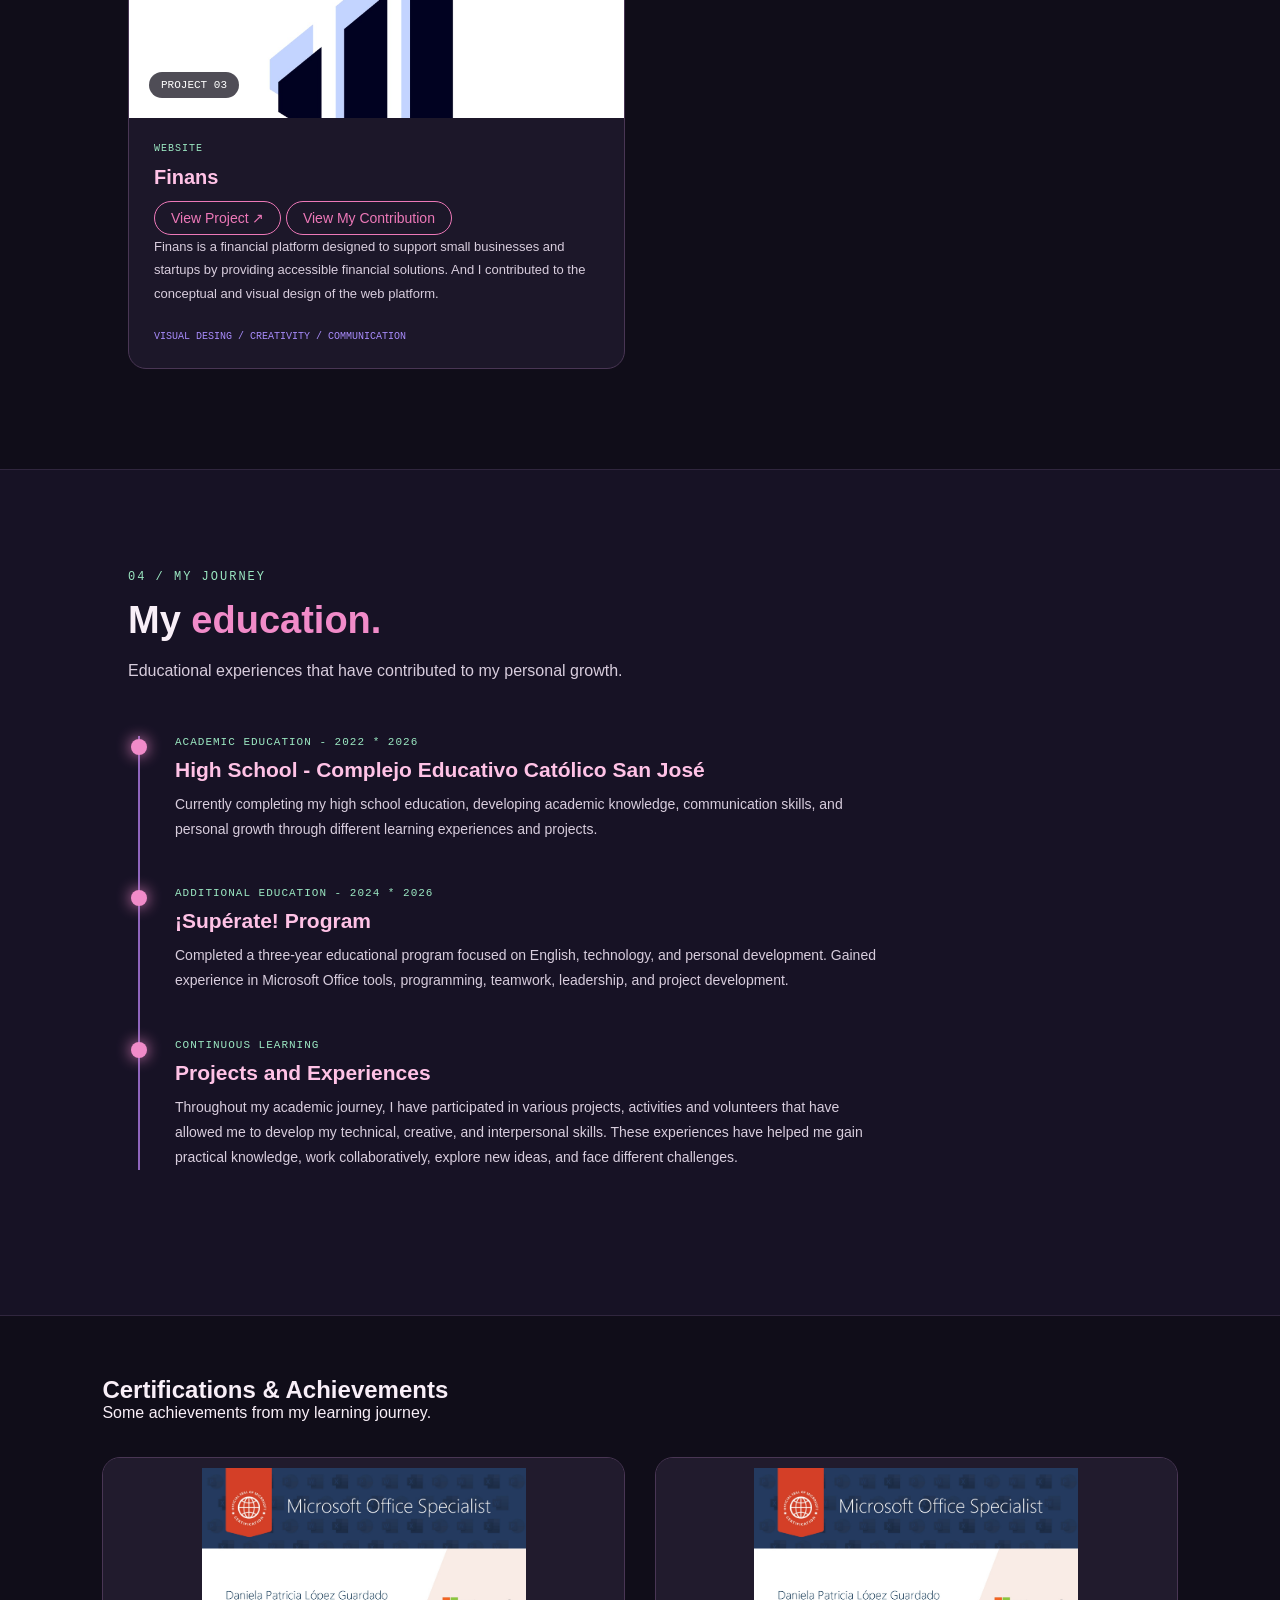
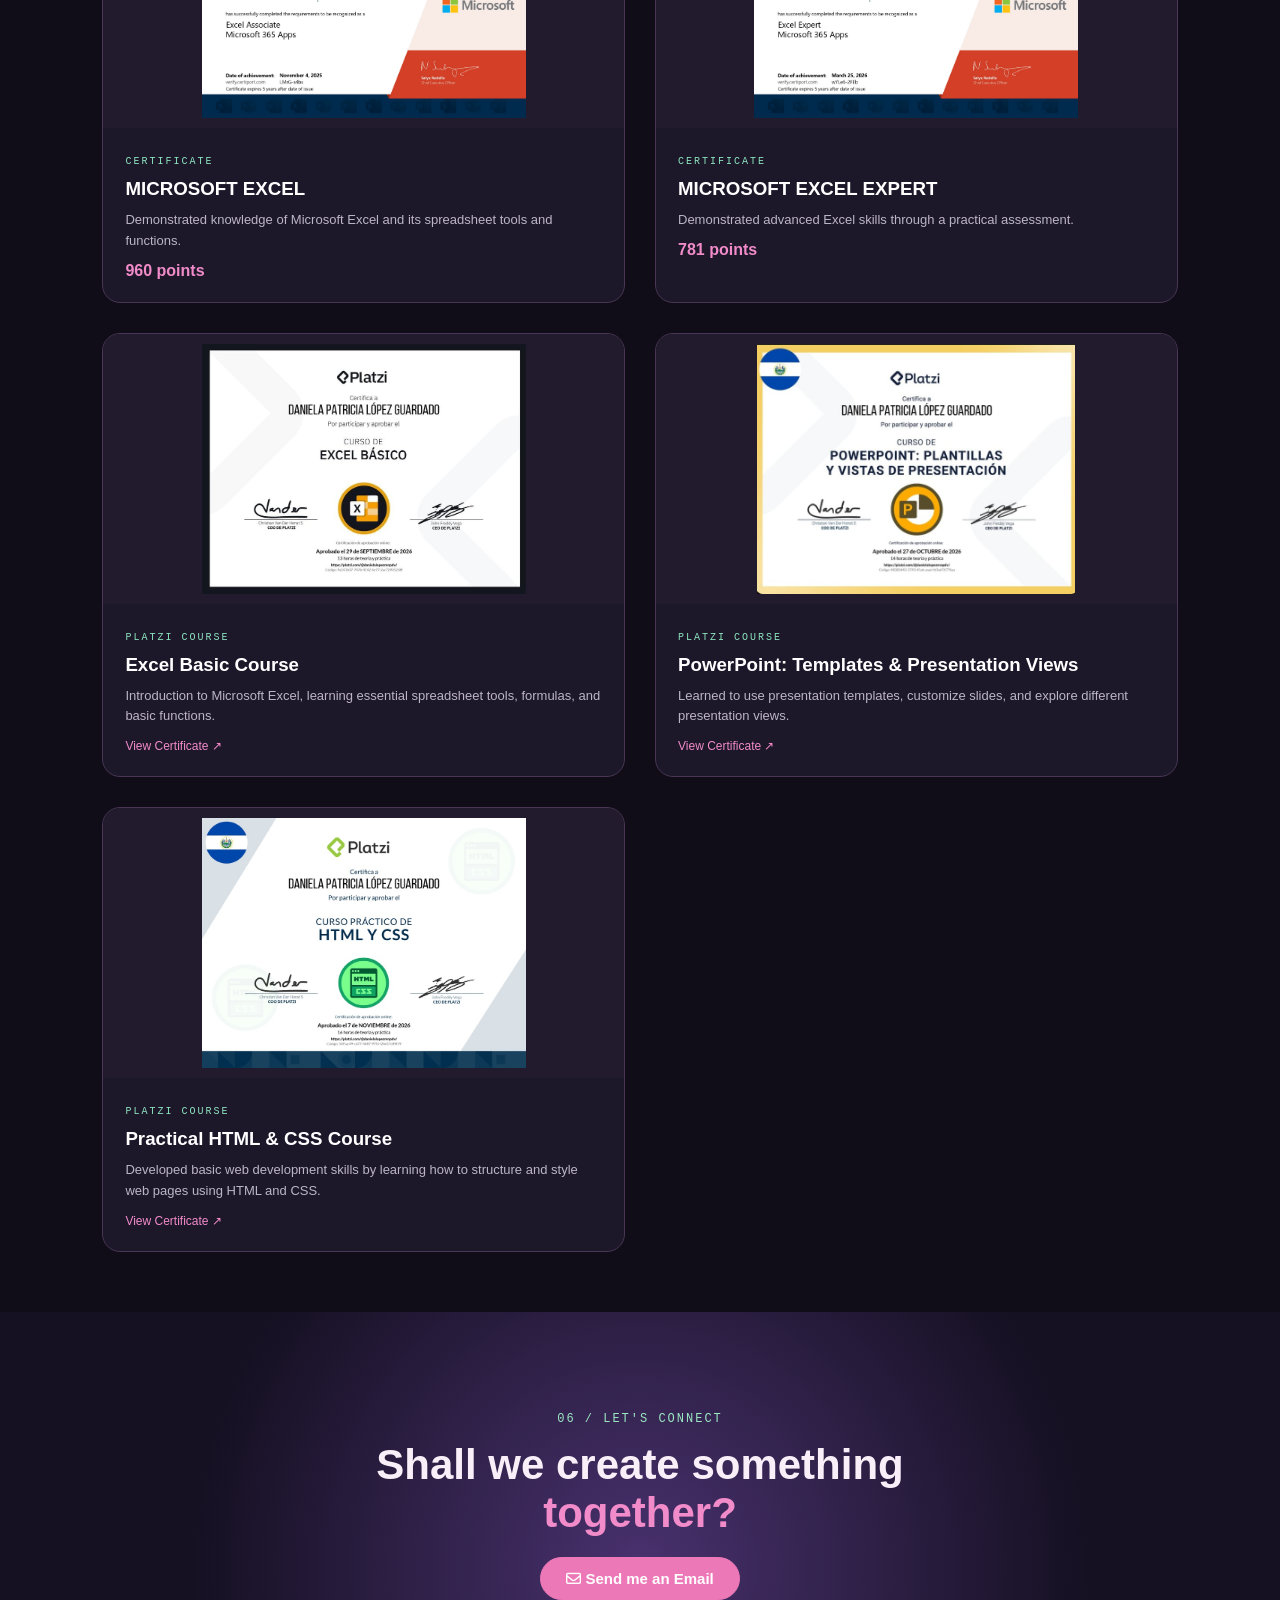
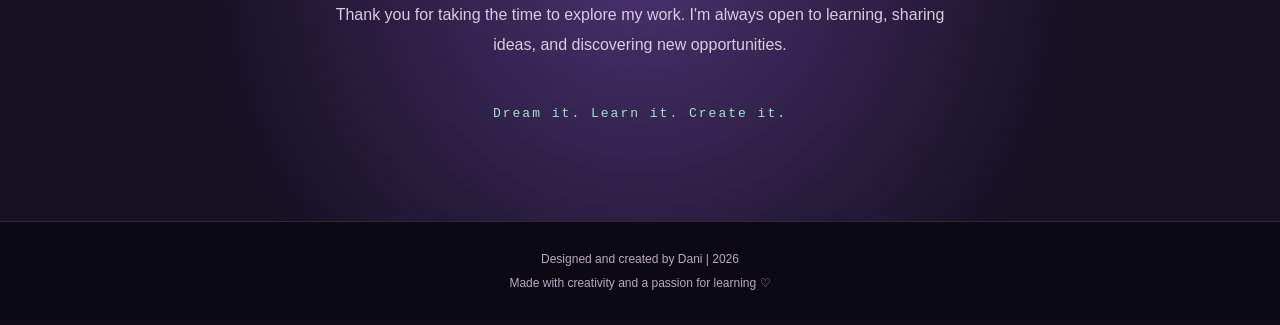
==== commit e62cc488: "Portfolio" ====
--- a/port.html
+++ b/port.html
@@ -43,10 +43,10 @@
             <p class="etiqueta">✧ WELCOME TO MY PORTFOLIO ✧</p>
 
             <h1>
-                Hello, I'm <span>Daniela López</span>
+                Hello, I'm <span>Daniela Patricia López</span>
             </h1>
 
-            <h2>Student · Creative · Dreamer</h2>
+            <h2>Student · Creative · Designer</h2>
             <div class="social-links">
 
     <a href="https://github.com/DanielaPLG"
@@ -116,20 +116,15 @@
                 <h3>There is always something new to discover.</h3>
 
                 <p>
-                    I'm a student interested in languages, communication,
-                    and technology. I consider myself a responsible,
-                    curious, and creative person who is always eager to learn.
+                    I am a creative and motivated student with a strong interest in technology, design, and continuous learning. Throughout my three years in the ¡Supérate! Program, I have developed skills in web development, front-end development, and digital design.
                 </p>
 
                 <p>
-                    I enjoy discovering new ideas, working with others,
-                    and taking part in experiences that help me develop
-                    my skills. I believe every challenge is an opportunity to grow.
+                    I have explored programming with JavaScript, as well as web technologies such as HTML and CSS. I have also gained experience using tools like Figma and Microsoft Power Apps, participating in projects involving website development, user interface design, and creative problem-solving.
                 </p>
 
                 <p>
-                    My goal is to keep learning, explore new opportunities,
-                    and turn my dreams into goals.
+                    I consider myself a responsible, adaptable, and collaborative person who enjoys learning new things and exploring creative ideas. I aspire to continue growing professionally while combining creativity, elegance, and technology.
                 </p>
 
                 <div class="palabras">
@@ -219,7 +214,7 @@
                 </div>
 
                 <div class="proyecto-info">
-                    <p class="tipo">DESING AND APP DEVELOPED</p>
+                    <p class="tipo">DESING AND APP DEVELOPED - Freshman 2024</p>
                     <h3>TravelTour</h3>
                     <a href="https://www.figma.com/design/20IwZyqln2xsBdBbuj4EZc/Untitled?node-id=0-1&t=uqKNvxdi90hrkOJk-1"
                         target="_blank"
@@ -233,7 +228,7 @@
                         TravelTour is a travel platform designed to help users explore travel options and plan their experiences through a digital application. I collaborated in the interface design using Figma and the app development using Microsoft Power Apps.
                     </p>
 
-                    <span class="tag">POWERAPPS / CREATIVITY / TEAMWORK</span>
+                    <span class="tag">POWERAPPS / FIGMA / TEAMWORK</span>
                 </div>
 
             </article>
@@ -247,7 +242,7 @@
                 </div>
 
                 <div class="proyecto-info">
-                    <p class="tipo">DEVELOPED WEBSITE</p>
+                    <p class="tipo">DEVELOPED WEBSITE - Junior 2025</p>
                     <h3>Agrored</h3>
                         <a href="https://agro-red-c1ad.vercel.app/"
                         target="_blank"
@@ -255,12 +250,18 @@
                         class="proyecto-link">
                             View Project ↗
                             </a>
+                            
+    <a href="https://github.com/CarlTovarJv/Agro_red/commit/411f3a493ce7a03b3e85de9f6cc049c6b437c77f"
+        target="_blank"
+        rel="noopener noreferrer">
+        View My Contribution
+    </a>
 
                     <p>
                         Agrored is a web platform that connects agricultural producers with wholesale and retail buyers, making the purchase and sale of fresh fruits and vegetables more accessible and efficient. It also includes features such as digital and I worked on the front-end development, programming some of the website's pages.
                     </p>
 
-                    <span class="tag">NEXT.JS / TEAMWORK</span>
+                    <span class="tag">NEXT.JS / TEAMWORK / JavaScript</span>
                 </div>
 
             </article>
@@ -282,6 +283,11 @@
                         class="proyecto-link">
                             View Project ↗
                             </a>
+    <a href="https://www.figma.com/design/PjCLVTKKoni78nfx81Y1y9/Finans?m=auto&t=SdopUm839OPEdNot-6"
+        target="_blank"
+        rel="noopener noreferrer">
+        View My Contribution
+    </a>
 
                     <p>
                         Finans is a financial platform designed to support small businesses and startups by providing accessible financial solutions. And I contributed to the conceptual and visual design of the web platform.
@@ -431,6 +437,11 @@
 
             <h2>Shall we create something <span>together?</span></h2>
 
+            <a href="mailto:danielapatricia.lopezz@gmail.com" class="email-button">
+    <i class="fa-regular fa-envelope"></i>
+    Send me an Email
+</a>
+
             <p>
                 Thank you for taking the time to explore my work.
                 I'm always open to learning, sharing ideas,
--- a/port.css
+++ b/port.css
@@ -387,6 +387,22 @@
     gap: 30px;
 }
 
+.proyecto-card a {
+    display: inline-block;
+    color: #ed78b8;
+    border: 1px solid #ed78b8;
+    padding: 8px 16px;
+    border-radius: 20px;
+    text-decoration: none;
+    font-size: 14px;
+    transition: 0.3s;
+}
+
+.proyecto-card a:hover {
+    background-color: #ed78b8;
+    color: #fff;
+}
+
 .proyecto-card {
     background-color: var(--panel);
     border: 1px solid #493654;
@@ -640,6 +656,25 @@
     margin-bottom: 30px;
 }
 
+.email-button {
+    display: inline-block;
+    padding: 12px 25px;
+    background-color: #ed78b8;
+    color: white;
+    border: 1px solid #ed78b8;
+    border-radius: 25px;
+    text-decoration: none;
+    font-size: 15px;
+    font-weight: 600;
+    transition: 0.3s;
+}
+
+.email-button:hover {
+    background-color: transparent;
+    color: #ed78b8;
+    transform: translateY(-3px);
+}
+
 .frase-final {
     color: var(--verde);
     font-family: 'DM Mono', monospace;
